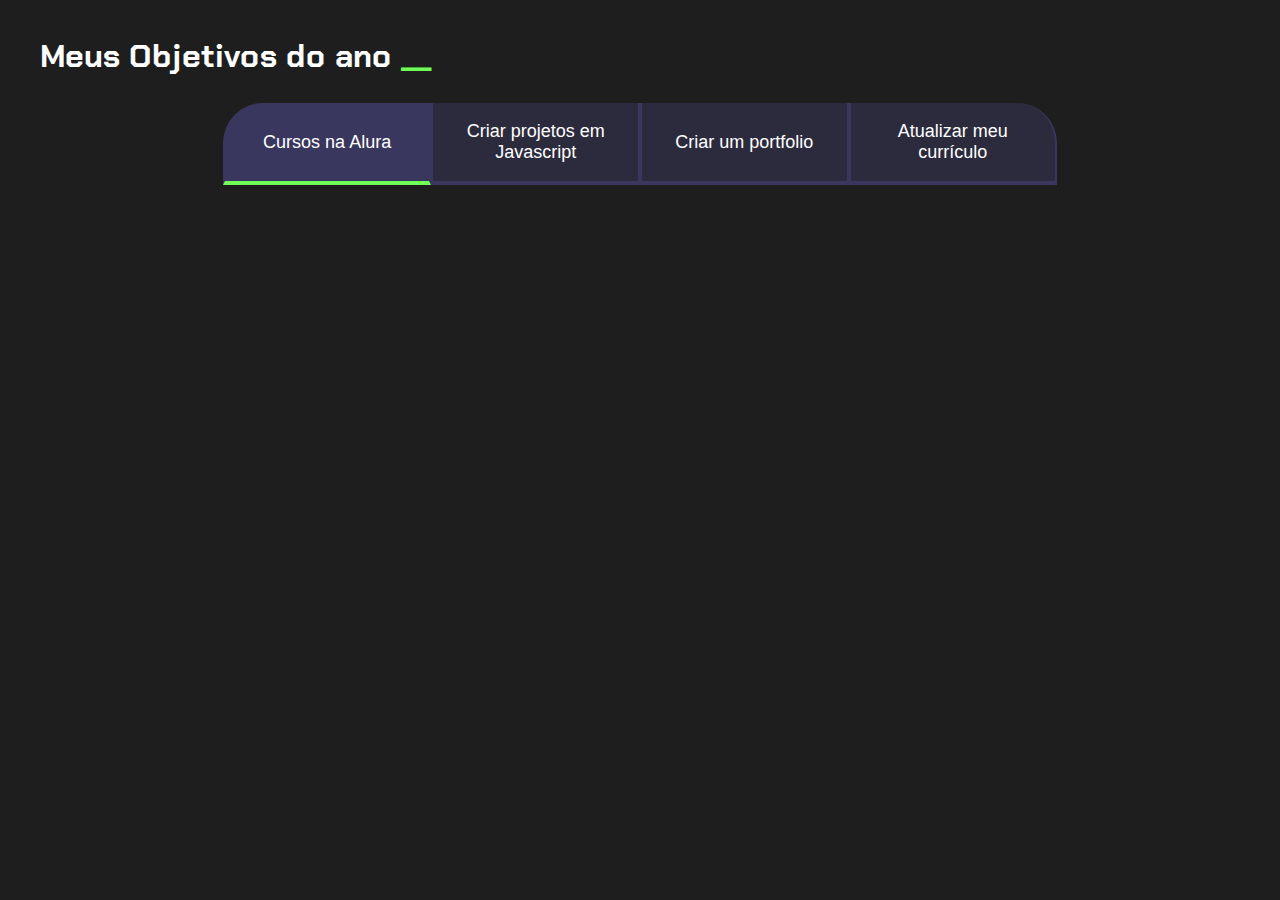
==== juh.não mexa/index.html @ 1b842a74 "Add files via upload" ====
<!DOCTYPE html>
<html lang="pt-br">

<head>
    <meta charset="UTF-8">
    <meta name="viewport" content="width=device-width, initial-scale=1.0">
    <title>Meus objetivos do ano</title>
    <link rel="stylesheet" href="style.css">
</head>

<body>
    <section class="conteudo-principal">
        <h2 class="titulo-principal">Meus Objetivos do ano <span>_</span><span>_</span></h2>
        <div class="botoes">
            <button class="botao ativo">Cursos na Alura</button>
            <button class="botao">Criar projetos em Javascript</button>
            <button class="botao">Criar um portfolio</button>
            <button class="botao">Atualizar meu currículo</button>
        </div>
        <script src="main.js"></script>
    </section>
</body>
</html>
---- juh.não mexa/style.css ----
@import url('https://fonts.googleapis.com/css2?family=Chakra+Petch:ital,wght@0,300;0,400;0,500;0,600;0,700;1,300;1,400;1,500;1,600;1,700&display=swap');

:root {
    --cor-de-fundo: #1E1E1E;
    --verde: #6FFF57;
    --branco: #FFFFFF;
    --botao-ativo: #3A375E;
    --botao-inativo: rgba(58, 55, 94, 0.5);
    --texto-fundo: rgba(58, 55, 94, 0.3);
}

body {
    background-color: var(--cor-de-fundo);
    color: var(--branco);
    font-family: 'Chakra Petch', sans-serif;
}


.conteudo-principal {
    display: flex;
    flex-direction: column;
    justify-content: center;
    align-items: center;
    max-width: 1200px;
    width: 100%;
    margin: 0 auto;
}

.titulo-principal {
    text-align: left;
    width: 100%;
    font-size: 32px;
}

.titulo-principal span {
    color: var(--verde);
}

.botao {
    font-family: "Crakra Petch", sans-serif;
    background-color: var(--botao-inativo);
    color: var(--branco);
    display: flex;
    justify-content: center;
    padding: 1em;
    font-size: 18px;
    align-items: center;
    width: 100%;
    border-bottom: 4px solid var(--botao-ativo);
    border-left: 2px solid var(--botao-ativo);
    border-right: 2px solid var(--botao-ativo);
    border-top: none;
}

.botao:first-child {
    border-radius: 40px 40px 0 0;
}

.botoes {
    display: block;
}

.ativo{
    background-color: var(--botao-ativo);
    border-bottom: 4px solid var(--verde);
}

@media screen and (min-width: 768px) {
    .botoes {
        display: flex;
    }

    .botao:first-child {
        border-radius: 40px 0 0 0;
    }

    .botao:last-child {
        border-radius: 0 40px 0 0;
    }
}
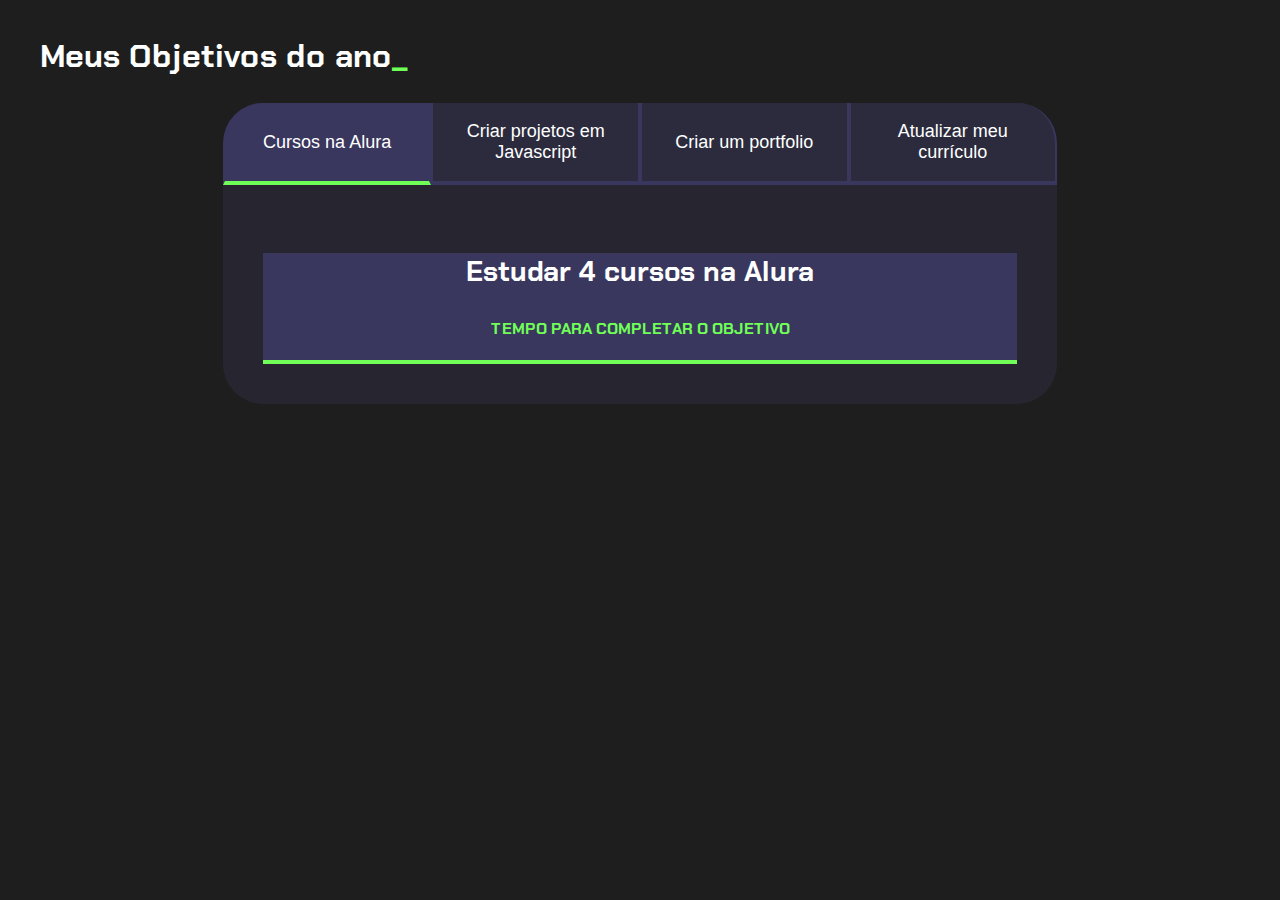
==== commit 30f81558: "Add files via upload" ====
--- a/juh.não mexa/index.html
+++ b/juh.não mexa/index.html
@@ -1,23 +1,45 @@
 <!DOCTYPE html>
 <html lang="pt-br">
-
 <head>
     <meta charset="UTF-8">
     <meta name="viewport" content="width=device-width, initial-scale=1.0">
     <title>Meus objetivos do ano</title>
     <link rel="stylesheet" href="style.css">
 </head>
-
 <body>
     <section class="conteudo-principal">
-        <h2 class="titulo-principal">Meus Objetivos do ano <span>_</span><span>_</span></h2>
+        <h2 class="titulo-principal">Meus Objetivos do ano<span>_</span></h2>
+        <div class="conteudo">
         <div class="botoes">
             <button class="botao ativo">Cursos na Alura</button>
             <button class="botao">Criar projetos em Javascript</button>
             <button class="botao">Criar um portfolio</button>
             <button class="botao">Atualizar meu currículo</button>
         </div>
-        <script src="main.js"></script>
+        <div class="abas-texto">
+        <div class="abas-textos">
+            <div class="aba-conteudo ativo">
+                <h3 class="aba-conteudo-titulo-principal">Estudar 4 cursos na Alura</h3>
+                <h4 class="aba-conteudo-titulo-secundario">Tempo para completar o objetivo</h4>
+                <div class="contador"></div>
+            </div>
+            <div class="aba-conteudo">
+                <h3 class="aba-conteudo-titulo-principal">Criar 5 projetos em Javascript</h3>
+                <h4 class="aba-conteudo-titulo-secundario">Tempo para completar o objetivo</h4>
+                <div class="contador"></div>
+            </div>
+            <div class="aba-conteudo">
+                <h3 class="aba-conteudo-titulo-principal">Criar um portfolio com os meus 3 melhores projetos</h3>
+                <h4 class="aba-conteudo-titulo-secundario">Tempo para completar o objetivo</h4>
+                <div class="contador"></div>
+            </div>
+            <div class="aba-conteudo">
+                <h3 class="aba-conteudo-titulo-principal">Atualizar meu curriculo com os certificados da Alura</h3>
+                <h4 class="aba-conteudo-titulo-secundario">Tempo para completar o objetivo</h4>
+            </div>
+        </div>
+        </div>
     </section>
+    <script src="main.js"></script>
 </body>
 </html>--- a/juh.não mexa/style.css
+++ b/juh.não mexa/style.css
@@ -1,4 +1,4 @@
-@import url('https://fonts.googleapis.com/css2?family=Chakra+Petch:ital,wght@0,300;0,400;0,500;0,600;0,700;1,300;1,400;1,500;1,600;1,700&display=swap');
+@import url('https://fonts.googleapis.com/css2?family=Chakra+Petch:wght@400;700&display=swap&#39');
 
 :root {
     --cor-de-fundo: #1E1E1E;
@@ -60,9 +60,33 @@
     display: block;
 }
 
-.ativo{
+.ativo {
+
     background-color: var(--botao-ativo);
     border-bottom: 4px solid var(--verde);
+}
+
+.abas-textos{
+    background-color: var(--texto-fundo);
+    padding: 40px;
+    border-radius: 0 0 40px 40px;
+}
+.aba-conteudo.ativo{
+    display:block;
+}
+
+.aba-conteudo{
+    display: none;
+}
+
+.aba-conteudo-titulo-principal{
+    font-size: 28px;
+    text-align: center;
+}
+.aba-conteudo-titulo-secundario{
+    text-align: center;
+    color: var(--verde);
+    text-transform: uppercase;
 }
 
 @media screen and (min-width: 768px) {
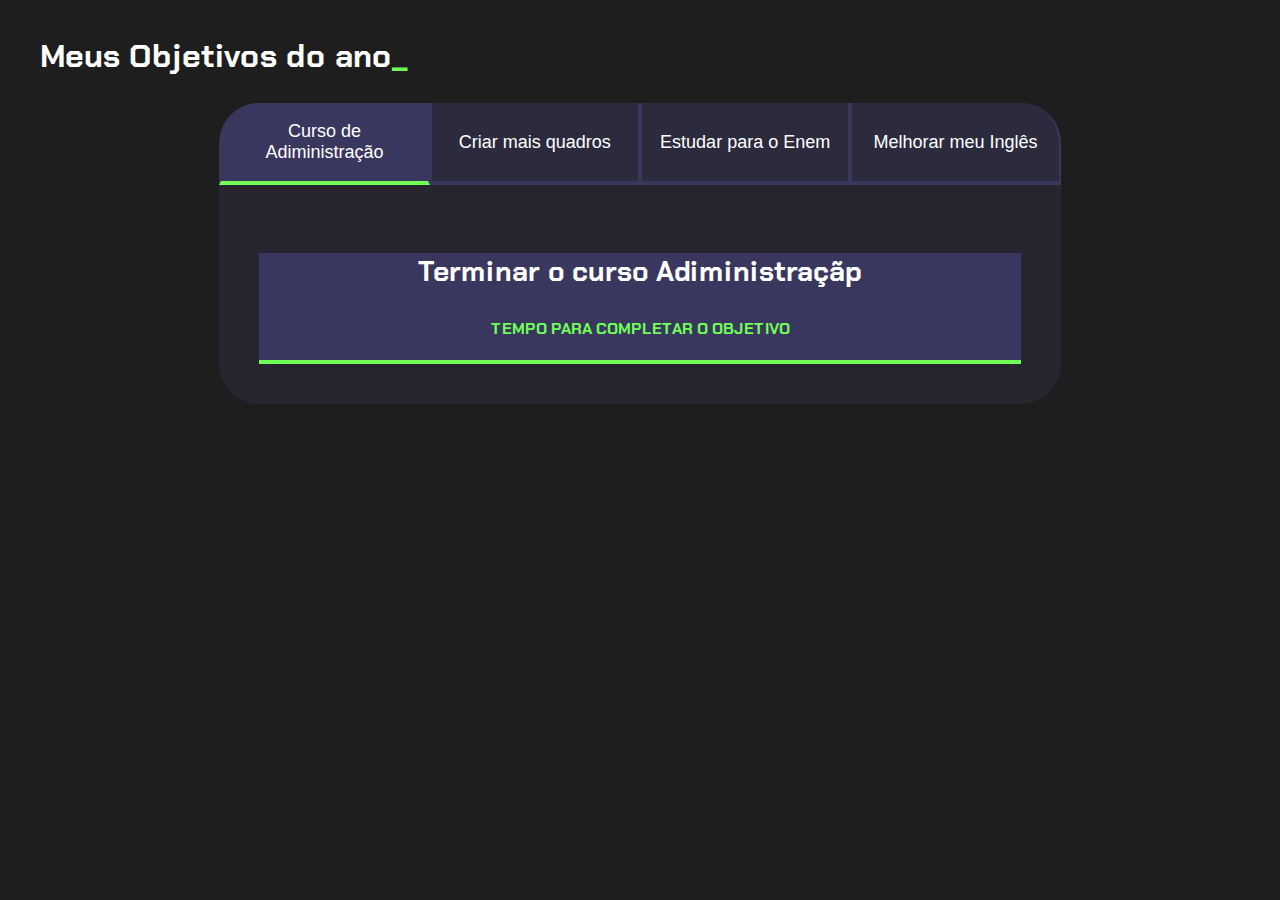
==== commit 0011c535: "Update index.html" ====
--- a/juh.não mexa/index.html
+++ b/juh.não mexa/index.html
@@ -1,45 +1,48 @@
 <!DOCTYPE html>
 <html lang="pt-br">
+
 <head>
     <meta charset="UTF-8">
     <meta name="viewport" content="width=device-width, initial-scale=1.0">
     <title>Meus objetivos do ano</title>
     <link rel="stylesheet" href="style.css">
 </head>
+
 <body>
     <section class="conteudo-principal">
         <h2 class="titulo-principal">Meus Objetivos do ano<span>_</span></h2>
         <div class="conteudo">
-        <div class="botoes">
-            <button class="botao ativo">Cursos na Alura</button>
-            <button class="botao">Criar projetos em Javascript</button>
-            <button class="botao">Criar um portfolio</button>
-            <button class="botao">Atualizar meu currículo</button>
-        </div>
-        <div class="abas-texto">
-        <div class="abas-textos">
-            <div class="aba-conteudo ativo">
-                <h3 class="aba-conteudo-titulo-principal">Estudar 4 cursos na Alura</h3>
-                <h4 class="aba-conteudo-titulo-secundario">Tempo para completar o objetivo</h4>
-                <div class="contador"></div>
+            <div class="botoes">
+                <button class="botao ativo">Curso de Adiministração</button>
+                <button class="botao">Criar mais quadros</button>
+                <button class="botao">Estudar para o Enem</button>
+                <button class="botao">Melhorar meu Inglês</button>
             </div>
-            <div class="aba-conteudo">
-                <h3 class="aba-conteudo-titulo-principal">Criar 5 projetos em Javascript</h3>
-                <h4 class="aba-conteudo-titulo-secundario">Tempo para completar o objetivo</h4>
-                <div class="contador"></div>
+            <div class="abas-textos">
+                <div class="aba-conteudo ativo">
+                    <h3 class="aba-conteudo-titulo-principal">Terminar o curso Adiministraçãp</h3>
+                    <h4 class="aba-conteudo-titulo-secundario">Tempo para completar o objetivo</h4>
+                    <div class="contador"></div>
+                </div>
+                <div class="aba-conteudo">
+                    <h3 class="aba-conteudo-titulo-principal">Criar 7 quadros diferentes</h3>
+                    <h4 class="aba-conteudo-titulo-secundario">Tempo para completar o objetivo</h4>
+                    <div class="contador"></div>
+                </div>
+                <div class="aba-conteudo">
+                    <h3 class="aba-conteudo-titulo-principal">Começar a estudar para o Enem</h3>
+                    <h4 class="aba-conteudo-titulo-secundario">Tempo para completar o objetivo</h4>
+                    <div class="contador"></div>
+                </div>
+                <div class="aba-conteudo">
+                    <h3 class="aba-conteudo-titulo-principal">Melhorar meu inglês para o fluente</h3>
+                    <h4 class="aba-conteudo-titulo-secundario">Tempo para completar o objetivo</h4>
+                    <div class="contador"></div>
+                </div>
             </div>
-            <div class="aba-conteudo">
-                <h3 class="aba-conteudo-titulo-principal">Criar um portfolio com os meus 3 melhores projetos</h3>
-                <h4 class="aba-conteudo-titulo-secundario">Tempo para completar o objetivo</h4>
-                <div class="contador"></div>
-            </div>
-            <div class="aba-conteudo">
-                <h3 class="aba-conteudo-titulo-principal">Atualizar meu curriculo com os certificados da Alura</h3>
-                <h4 class="aba-conteudo-titulo-secundario">Tempo para completar o objetivo</h4>
-            </div>
-        </div>
         </div>
     </section>
     <script src="main.js"></script>
 </body>
-</html>+
+</html>
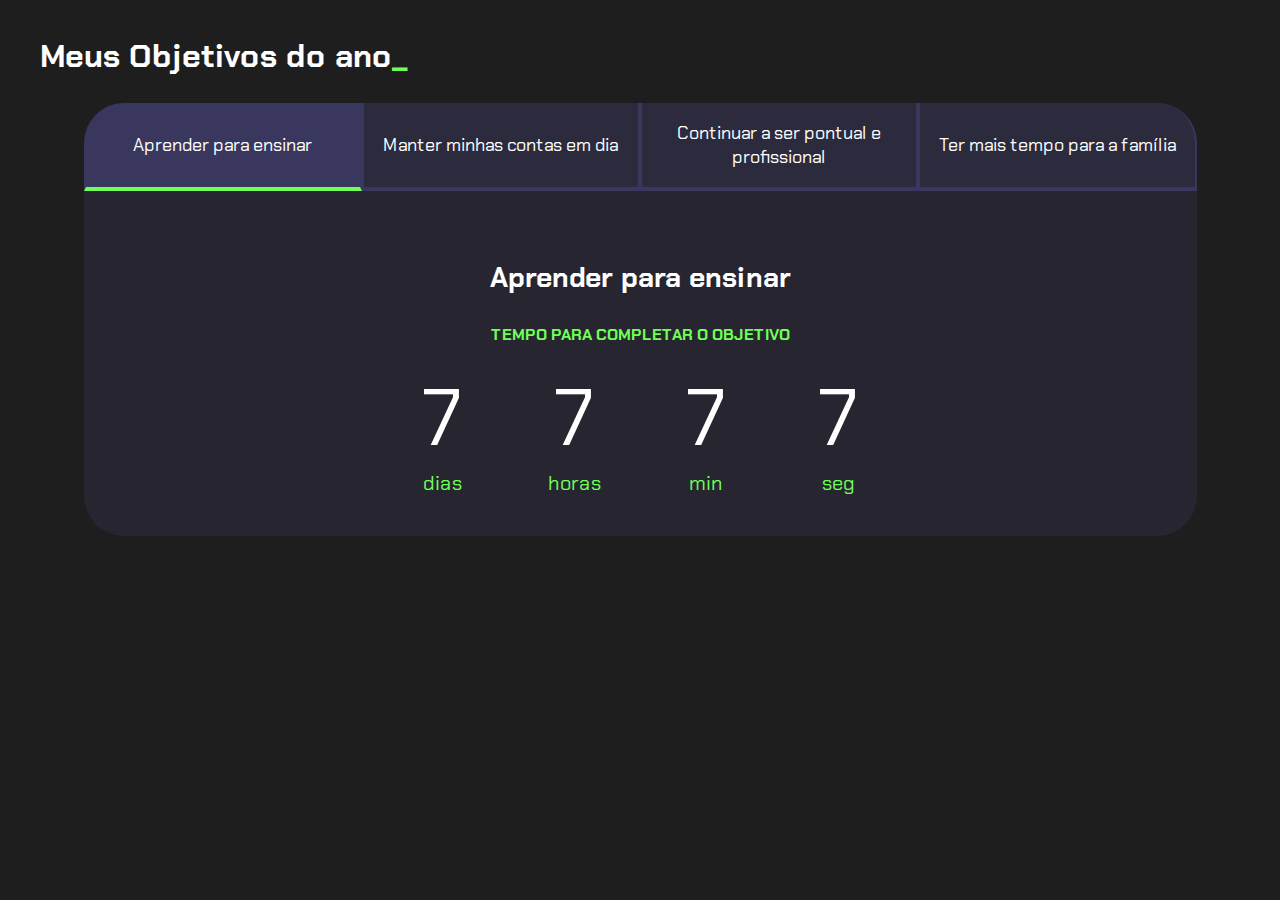
==== commit 3894573f: "Add files via upload" ====
--- a/juh.não mexa/index.html
+++ b/juh.não mexa/index.html
@@ -13,35 +13,56 @@
         <h2 class="titulo-principal">Meus Objetivos do ano<span>_</span></h2>
         <div class="conteudo">
             <div class="botoes">
-                <button class="botao ativo">Curso de Adiministração</button>
-                <button class="botao">Criar mais quadros</button>
-                <button class="botao">Estudar para o Enem</button>
-                <button class="botao">Melhorar meu Inglês</button>
+                <button class="botao ativo">Aprender para ensinar</button>
+                <button class="botao">Manter minhas contas em dia</button>
+                <button class="botao">Continuar a ser pontual e profissional </button>
+                <button class="botao">Ter mais tempo para a família</button>
             </div>
             <div class="abas-textos">
                 <div class="aba-conteudo ativo">
-                    <h3 class="aba-conteudo-titulo-principal">Terminar o curso Adiministraçãp</h3>
+                    <h3 class="aba-conteudo-titulo-principal">Aprender para ensinar</h3>
+                    <h4 class="aba-conteudo-titulo-secundario">Tempo para completar o objetivo</h4>
+                    <div class="contador">
+                        <div class="contador-digito">
+                            <p class="contador-digito-numero" id="dias0">7</p>
+                            <p class="contador-digito-texto">dias</p>
+                        </div>
+                        <div class="contador-digito">
+                            <p class="contador-digito-numero" id="horas0">7</p>
+                            <p class="contador-digito-texto">horas</p>
+                        </div>
+                        <div class="contador-digito">
+                            <p class="contador-digito-numero" id="min0">7</p>
+                            <p class="contador-digito-texto">min</p>
+                        </div>
+                        <div class="contador-digito">
+                            <p class="contador-digito-numero" id="seg0">7</p>
+                            <p class="contador-digito-texto">seg</p>
+                        </div>
+                    </div>
+                </div>
+                    </div>
+                </div>
+                <div class="aba-conteudo">
+                    <h3 class="aba-conteudo-titulo-principal">Manter minhas contas em dia</h3>
                     <h4 class="aba-conteudo-titulo-secundario">Tempo para completar o objetivo</h4>
                     <div class="contador"></div>
                 </div>
                 <div class="aba-conteudo">
-                    <h3 class="aba-conteudo-titulo-principal">Criar 7 quadros diferentes</h3>
+                    <h3 class="aba-conteudo-titulo-principal">Continuar a ser pontual e profissional</h3>
                     <h4 class="aba-conteudo-titulo-secundario">Tempo para completar o objetivo</h4>
                     <div class="contador"></div>
                 </div>
                 <div class="aba-conteudo">
-                    <h3 class="aba-conteudo-titulo-principal">Começar a estudar para o Enem</h3>
+                    <h3 class="aba-conteudo-titulo-principal">Ter mais tempo para a família</h3>
                     <h4 class="aba-conteudo-titulo-secundario">Tempo para completar o objetivo</h4>
                     <div class="contador"></div>
                 </div>
-                <div class="aba-conteudo">
-                    <h3 class="aba-conteudo-titulo-principal">Melhorar meu inglês para o fluente</h3>
-                    <h4 class="aba-conteudo-titulo-secundario">Tempo para completar o objetivo</h4>
-                    <div class="contador"></div>
-                </div>
+
             </div>
         </div>
     </section>
+
     <script src="main.js"></script>
 </body>
 
--- a/juh.não mexa/style.css
+++ b/juh.não mexa/style.css
@@ -1,5 +1,4 @@
 @import url('https://fonts.googleapis.com/css2?family=Chakra+Petch:wght@400;700&display=swap&#39');
-
 :root {
     --cor-de-fundo: #1E1E1E;
     --verde: #6FFF57;
@@ -36,8 +35,9 @@
     color: var(--verde);
 }
 
+
 .botao {
-    font-family: "Crakra Petch", sans-serif;
+    font-family: 'Chakra Petch', sans-serif;
     background-color: var(--botao-inativo);
     color: var(--branco);
     display: flex;
@@ -60,8 +60,7 @@
     display: block;
 }
 
-.ativo {
-
+.botao.ativo{
     background-color: var(--botao-ativo);
     border-bottom: 4px solid var(--verde);
 }
@@ -89,6 +88,31 @@
     text-transform: uppercase;
 }
 
+.contador{
+    display:flex;
+    justify-content: center;
+    flex-wrap: wrap;
+}
+.contador-digito{
+    padding: 0 16px;
+    text-align: center;
+    min-width: 100px;
+}
+.contador-digito-numero{
+    font-size: 80px;
+    margin: 0;
+}
+
+
+
+
+.contador-digito-texto{
+    color: var(--verde);
+    font-size: 20px;
+    margin: 0;
+
+}
+
 @media screen and (min-width: 768px) {
     .botoes {
         display: flex;
@@ -101,4 +125,4 @@
     .botao:last-child {
         border-radius: 0 40px 0 0;
     }
-}+}
